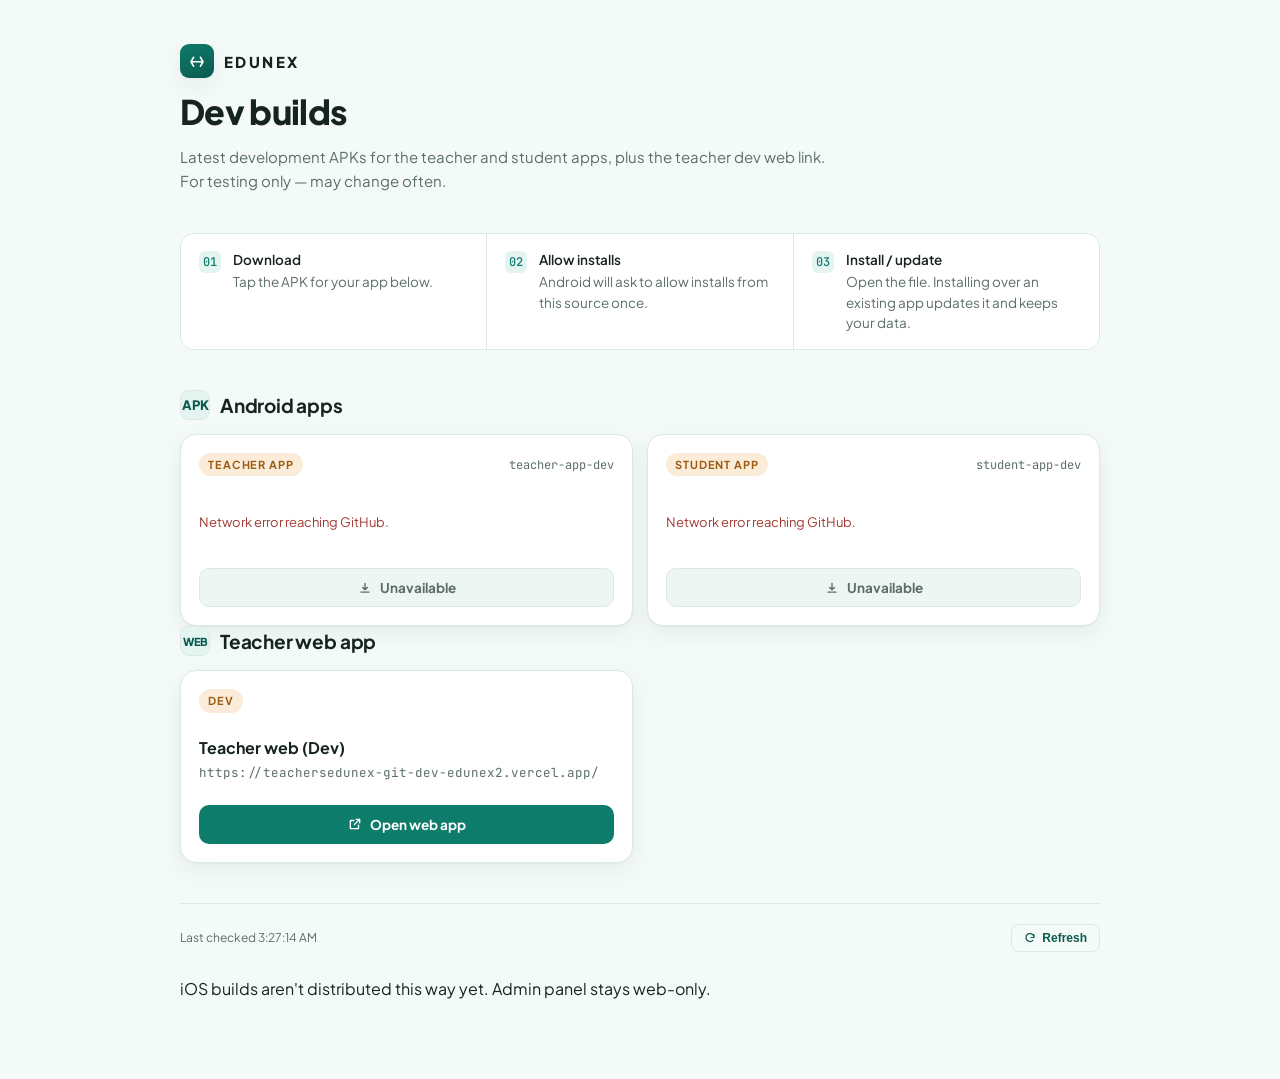
==== dev_hub_7k3q/index.html @ cfac3b04 "Use readable paths: eg_edunex for prod, dev_hub_7k3q for dev Co-Authored-By: Claude Sonnet 5.5 <nore" ====
<!doctype html>
<html lang="en">
<head>
<meta charset="utf-8">
<meta name="robots" content="noindex,nofollow">
<meta name="viewport" content="width=device-width,initial-scale=1">
<title>EDUNEX Dev Builds</title>
<link rel="preconnect" href="https://fonts.gstatic.com" crossorigin>
<link rel="stylesheet" href="https://fonts.googleapis.com/css2?family=Plus+Jakarta+Sans:wght@400;500;600;700;800&family=JetBrains+Mono:wght@400;500&display=swap">
<link rel="stylesheet" href="../style.css">
</head>
<body data-env="dev">
<div class="wrap">
  <div class="head">
    <div class="brand">
      <div class="brand-mark"><svg viewBox="0 0 24 24" fill="none"><path d="M4 13h16M4 13l3.5-6M4 13l3.5 6M20 13l-3.5-6M20 13l-3.5 6" stroke="#fff" stroke-width="2" stroke-linecap="round" stroke-linejoin="round"/></svg></div>
      <span class="brand-name">EDUNEX</span>
    </div>
    <h1>Dev builds</h1>
    <p class="lede">Latest development APKs for the teacher and student apps, plus the teacher dev web link. For testing only — may change often.</p>
  </div>

  <div class="steps">
    <div class="step"><span class="step-no">01</span><div><p><strong>Download</strong>Tap the APK for your app below.</p></div></div>
    <div class="step"><span class="step-no">02</span><div><p><strong>Allow installs</strong>Android will ask to allow installs from this source once.</p></div></div>
    <div class="step"><span class="step-no">03</span><div><p><strong>Install / update</strong>Open the file. Installing over an existing app updates it and keeps your data.</p></div></div>
  </div>

  <div id="app-sections"></div>

  <footer>
    <div class="footer-row">
      <p id="last-checked">Checking GitHub…</p>
      <button class="refresh-btn" id="refresh-btn" type="button">
        <svg viewBox="0 0 24 24" fill="none" stroke="currentColor" stroke-width="2.4" stroke-linecap="round"><path d="M20 11a8 8 0 1 0-2.2 5.6M20 5v6h-6"/></svg>
        Refresh
      </button>
    </div>
    <p>iOS builds aren't distributed this way yet. Admin panel stays web-only.</p>
  </footer>
</div>
<script src="../app.js"></script>
</body>
</html>
---- style.css ----
:root{
    --bg:#F4FAF8;
    --surface:#FFFFFF;
    --surface-2:#EDF6F3;
    --border:#DCE8E4;
    --text:#16241F;
    --text-muted:#5B6E67;
    --accent:#0E7C6B;
    --accent-strong:#0A5A4E;
    --accent-soft:#E4F5F1;
    --warn:#9A5B12;
    --warn-soft:#FBEBD9;
    --danger:#A23B33;
    --danger-soft:#FBEAE8;
    --shadow:0 1px 2px rgba(15,26,23,.04), 0 8px 24px rgba(15,26,23,.06);
  }
  @media (prefers-color-scheme: dark){
    :root:not([data-theme="light"]){
      color-scheme:dark;
      --bg:#0F1A17;
      --surface:#16241F;
      --surface-2:#1B2C26;
      --border:#28382F;
      --text:#F2FBF8;
      --text-muted:#93B2A8;
      --accent:#1FB89B;
      --accent-strong:#7FE3CF;
      --accent-soft:rgba(31,184,155,.14);
      --warn:#FFB43D;
      --warn-soft:rgba(255,180,61,.14);
      --danger:#FF8A80;
      --danger-soft:rgba(255,138,128,.14);
      --shadow:0 1px 2px rgba(0,0,0,.3), 0 8px 24px rgba(0,0,0,.35);
    }
  }
  :root[data-theme="dark"]{
    color-scheme:dark;
    --bg:#0F1A17;
    --surface:#16241F;
    --surface-2:#1B2C26;
    --border:#28382F;
    --text:#F2FBF8;
    --text-muted:#93B2A8;
    --accent:#1FB89B;
    --accent-strong:#7FE3CF;
    --accent-soft:rgba(31,184,155,.14);
    --warn:#FFB43D;
    --warn-soft:rgba(255,180,61,.14);
    --danger:#FF8A80;
    --danger-soft:rgba(255,138,128,.14);
    --shadow:0 1px 2px rgba(0,0,0,.3), 0 8px 24px rgba(0,0,0,.35);
  }

  *{box-sizing:border-box}
  body{
    background:var(--bg);
    color:var(--text);
    font-family:'Plus Jakarta Sans',system-ui,-apple-system,sans-serif;
    padding-inline:20px;
    padding-block:36px 56px;
  }
  .mono{font-family:'JetBrains Mono',ui-monospace,Menlo,monospace}
  a{color:inherit}
  .wrap{max-width:920px;margin-inline:auto;display:flex;flex-direction:column;gap:40px}

  /* header */
  .head{display:flex;flex-direction:column;gap:14px}
  .brand{display:flex;align-items:center;gap:10px}
  .brand-mark{
    width:34px;height:34px;border-radius:9px;flex:none;
    background:linear-gradient(155deg,var(--accent) 0%,var(--accent-strong) 100%);
    display:flex;align-items:center;justify-content:center;
    box-shadow:var(--shadow);
  }
  .brand-mark svg{width:18px;height:18px}
  .brand-name{font-weight:800;font-size:15px;letter-spacing:.16em;text-transform:uppercase;color:var(--text)}
  h1{font-size:clamp(26px,4vw,34px);line-height:1.15;letter-spacing:-.02em;margin:0;text-wrap:balance;font-weight:800}
  .lede{color:var(--text-muted);font-size:15px;line-height:1.6;max-width:60ch;margin:0}
  .source-line{font-size:12.5px;color:var(--text-muted);display:flex;gap:6px;align-items:center;flex-wrap:wrap}
  .source-line a{text-decoration:underline;text-underline-offset:2px}

  /* how-to strip */
  .steps{
    display:grid;grid-template-columns:repeat(3,1fr);gap:1px;
    background:var(--border);border:1px solid var(--border);border-radius:14px;overflow:hidden;
  }
  .step{background:var(--surface);padding:16px 18px;display:flex;gap:12px;align-items:flex-start}
  .step-no{
    font-family:'JetBrains Mono',monospace;font-size:12px;font-weight:500;color:var(--accent);
    background:var(--accent-soft);border-radius:6px;width:22px;height:22px;flex:none;
    display:flex;align-items:center;justify-content:center;margin-top:1px;
  }
  .step p{margin:0;font-size:13.5px;line-height:1.5;color:var(--text-muted)}
  .step strong{color:var(--text);font-weight:600;display:block;font-size:13.5px;margin-bottom:2px}

  /* app sections */
  .app-section{display:flex;flex-direction:column;gap:14px}
  .app-heading{display:flex;align-items:center;gap:10px}
  .app-badge{
    width:30px;height:30px;border-radius:9px;flex:none;
    display:flex;align-items:center;justify-content:center;
    font-weight:800;font-size:13px;color:var(--accent-strong);
    background:var(--accent-soft);border:1px solid var(--border);
  }
  .app-heading h2{font-size:19px;margin:0;font-weight:700;letter-spacing:-.01em}
  .app-heading span{font-size:12.5px;color:var(--text-muted)}

  .card-grid{display:grid;grid-template-columns:1fr 1fr;gap:14px}
  @media (max-width:640px){ .card-grid{grid-template-columns:1fr} .steps{grid-template-columns:1fr} }

  .card{
    background:var(--surface);border:1px solid var(--border);border-radius:16px;
    padding:18px;display:flex;flex-direction:column;gap:14px;box-shadow:var(--shadow);
    min-height:190px;
  }
  .card-top{display:flex;align-items:center;justify-content:space-between;gap:8px}
  .pill{
    font-size:11px;font-weight:700;letter-spacing:.08em;text-transform:uppercase;
    padding:4px 9px;border-radius:999px;line-height:1.4;
  }
  .pill-dev{background:var(--warn-soft);color:var(--warn)}
  .pill-prod{background:var(--accent-soft);color:var(--accent-strong)}
  .card-meta{font-size:12px;color:var(--text-muted)}

  .card-body{flex:1;display:flex;flex-direction:column;justify-content:center;gap:6px;min-height:64px}
  .build-version{font-size:16px;font-weight:700}
  .build-sub{font-size:12.5px;color:var(--text-muted);display:flex;flex-wrap:wrap;gap:6px;align-items:center}
  .sha{
    font-family:'JetBrains Mono',monospace;font-size:11.5px;background:var(--surface-2);
    padding:1px 6px;border-radius:5px;text-decoration:none;border:1px solid var(--border);
  }
  .sha:hover{border-color:var(--accent)}

  .empty-state, .error-state{font-size:13px;color:var(--text-muted);line-height:1.5}
  .error-state{color:var(--danger)}
  .skeleton{display:flex;flex-direction:column;gap:8px}
  .skel-line{height:11px;border-radius:5px;background:var(--surface-2);animation:pulse 1.6s ease-in-out infinite}
  .skel-line.w60{width:60%}
  .skel-line.w40{width:40%}
  @keyframes pulse{0%,100%{opacity:.5}50%{opacity:1}}
  @media (prefers-reduced-motion:reduce){ .skel-line{animation:none;opacity:.7} }

  .btn{
    display:flex;align-items:center;justify-content:center;gap:8px;
    padding:10px 14px;border-radius:10px;font-size:13.5px;font-weight:700;
    text-decoration:none;border:1px solid transparent;
  }
  .btn-primary{background:var(--accent);color:#fff}
  .btn-primary:hover{background:var(--accent-strong)}
  .btn-disabled{background:var(--surface-2);color:var(--text-muted);border-color:var(--border);pointer-events:none}
  .btn svg{width:14px;height:14px;flex:none}

  /* footer */
  footer{display:flex;flex-direction:column;gap:10px;border-top:1px solid var(--border);padding-top:20px}
  .footer-row{display:flex;justify-content:space-between;align-items:center;gap:12px;flex-wrap:wrap}
  .footer-row p{margin:0;font-size:12px;color:var(--text-muted)}
  .refresh-btn{
    font-size:12px;font-weight:600;color:var(--accent-strong);background:none;border:1px solid var(--border);
    padding:6px 12px;border-radius:8px;cursor:pointer;display:flex;align-items:center;gap:6px;
  }
  .refresh-btn:hover{border-color:var(--accent)}
  .refresh-btn svg{width:12px;height:12px}
  .refresh-btn.spinning svg{animation:spin .8s linear infinite}
  @keyframes spin{to{transform:rotate(360deg)}}
  @media (prefers-reduced-motion:reduce){ .refresh-btn.spinning svg{animation:none} }

/* env pages */
.env-banner{display:flex;align-items:center;gap:10px;flex-wrap:wrap}
.card-grid.three{grid-template-columns:repeat(3,1fr)}
@media (max-width:760px){ .card-grid.three{grid-template-columns:1fr} }
.app-badge.web{font-size:11px}
.btn-secondary{background:var(--surface-2);color:var(--text);border-color:var(--border)}
.btn-secondary:hover{border-color:var(--accent)}
.web-url{font-size:12.5px;word-break:break-all;color:var(--text-muted)}
.notice{background:var(--warn-soft);color:var(--warn);border-radius:12px;padding:12px 16px;font-size:13px;line-height:1.5}
.choose{display:grid;grid-template-columns:1fr 1fr;gap:14px}
@media (max-width:640px){ .choose{grid-template-columns:1fr} }
.choose .card{text-decoration:none;min-height:150px;justify-content:space-between}
.choose h2{margin:0;font-size:20px}
.choose p{margin:0;font-size:13.5px;color:var(--text-muted);line-height:1.5}
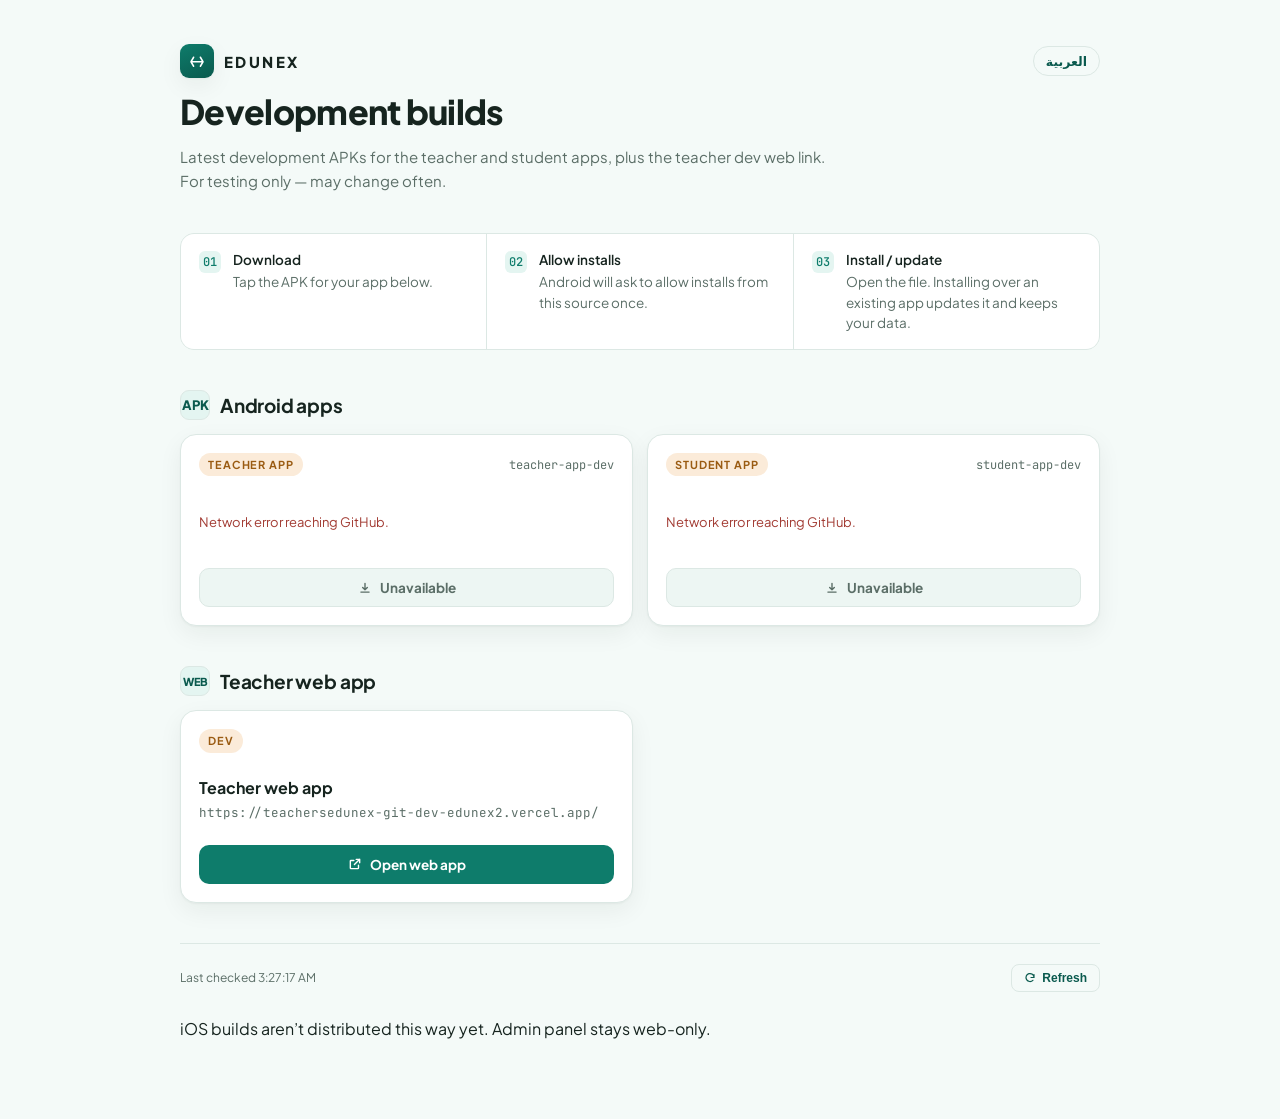
==== commit 32a2db72: "Add English/Arabic language support with RTL and a language toggle Co-Authored-By: Claude Sonnet 5.5" ====
--- a/dev_hub_7k3q/index.html
+++ b/dev_hub_7k3q/index.html
@@ -6,7 +6,7 @@
 <meta name="viewport" content="width=device-width,initial-scale=1">
 <title>EDUNEX Dev Builds</title>
 <link rel="preconnect" href="https://fonts.gstatic.com" crossorigin>
-<link rel="stylesheet" href="https://fonts.googleapis.com/css2?family=Plus+Jakarta+Sans:wght@400;500;600;700;800&family=JetBrains+Mono:wght@400;500&display=swap">
+<link rel="stylesheet" href="https://fonts.googleapis.com/css2?family=Plus+Jakarta+Sans:wght@400;500;600;700;800&family=Cairo:wght@400;500;600;700;800&family=JetBrains+Mono:wght@400;500&display=swap">
 <link rel="stylesheet" href="../style.css">
 </head>
 <body data-env="dev">
@@ -15,28 +15,27 @@
     <div class="brand">
       <div class="brand-mark"><svg viewBox="0 0 24 24" fill="none"><path d="M4 13h16M4 13l3.5-6M4 13l3.5 6M20 13l-3.5-6M20 13l-3.5 6" stroke="#fff" stroke-width="2" stroke-linecap="round" stroke-linejoin="round"/></svg></div>
       <span class="brand-name">EDUNEX</span>
+      <button class="lang-btn" id="lang-btn" type="button" aria-label="Language / اللغة">العربية</button>
     </div>
-    <h1>Dev builds</h1>
-    <p class="lede">Latest development APKs for the teacher and student apps, plus the teacher dev web link. For testing only — may change often.</p>
+    <h1 id="page-h1"></h1>
+    <p class="lede" id="page-lede"></p>
   </div>
 
   <div class="steps">
-    <div class="step"><span class="step-no">01</span><div><p><strong>Download</strong>Tap the APK for your app below.</p></div></div>
-    <div class="step"><span class="step-no">02</span><div><p><strong>Allow installs</strong>Android will ask to allow installs from this source once.</p></div></div>
-    <div class="step"><span class="step-no">03</span><div><p><strong>Install / update</strong>Open the file. Installing over an existing app updates it and keeps your data.</p></div></div>
+    <div class="step"><span class="step-no">01</span><div><p><strong data-i18n="s1t"></strong><span data-i18n="s1d"></span></p></div></div>
+    <div class="step"><span class="step-no">02</span><div><p><strong data-i18n="s2t"></strong><span data-i18n="s2d"></span></p></div></div>
+    <div class="step"><span class="step-no">03</span><div><p><strong data-i18n="s3t"></strong><span data-i18n="s3d"></span></p></div></div>
   </div>
 
   <div id="app-sections"></div>
 
   <footer>
     <div class="footer-row">
-      <p id="last-checked">Checking GitHub…</p>
+      <p id="last-checked"></p>
       <button class="refresh-btn" id="refresh-btn" type="button">
-        <svg viewBox="0 0 24 24" fill="none" stroke="currentColor" stroke-width="2.4" stroke-linecap="round"><path d="M20 11a8 8 0 1 0-2.2 5.6M20 5v6h-6"/></svg>
-        Refresh
-      </button>
+        <svg viewBox="0 0 24 24" fill="none" stroke="currentColor" stroke-width="2.4" stroke-linecap="round"><path d="M20 11a8 8 0 1 0-2.2 5.6M20 5v6h-6"/></svg> <span data-i18n="refresh"></span></button>
     </div>
-    <p>iOS builds aren't distributed this way yet. Admin panel stays web-only.</p>
+    <p data-i18n="footer"></p>
   </footer>
 </div>
 <script src="../app.js"></script>
--- a/style.css
+++ b/style.css
@@ -178,3 +178,11 @@
 .choose .card{text-decoration:none;min-height:150px;justify-content:space-between}
 .choose h2{margin:0;font-size:20px}
 .choose p{margin:0;font-size:13.5px;color:var(--text-muted);line-height:1.5}
+
+/* language toggle + RTL */
+.lang-btn{margin-inline-start:auto;font:inherit;font-size:12.5px;font-weight:700;color:var(--accent-strong);background:none;border:1px solid var(--border);padding:6px 12px;border-radius:999px;cursor:pointer}
+.lang-btn:hover{border-color:var(--accent)}
+:root[lang="ar"] body{font-family:'Cairo','Plus Jakarta Sans',system-ui,sans-serif}
+:root[lang="ar"] .brand-name,:root[lang="ar"] .pill{letter-spacing:0}
+.refresh-btn svg{flex:none}
+#app-sections{display:flex;flex-direction:column;gap:40px}
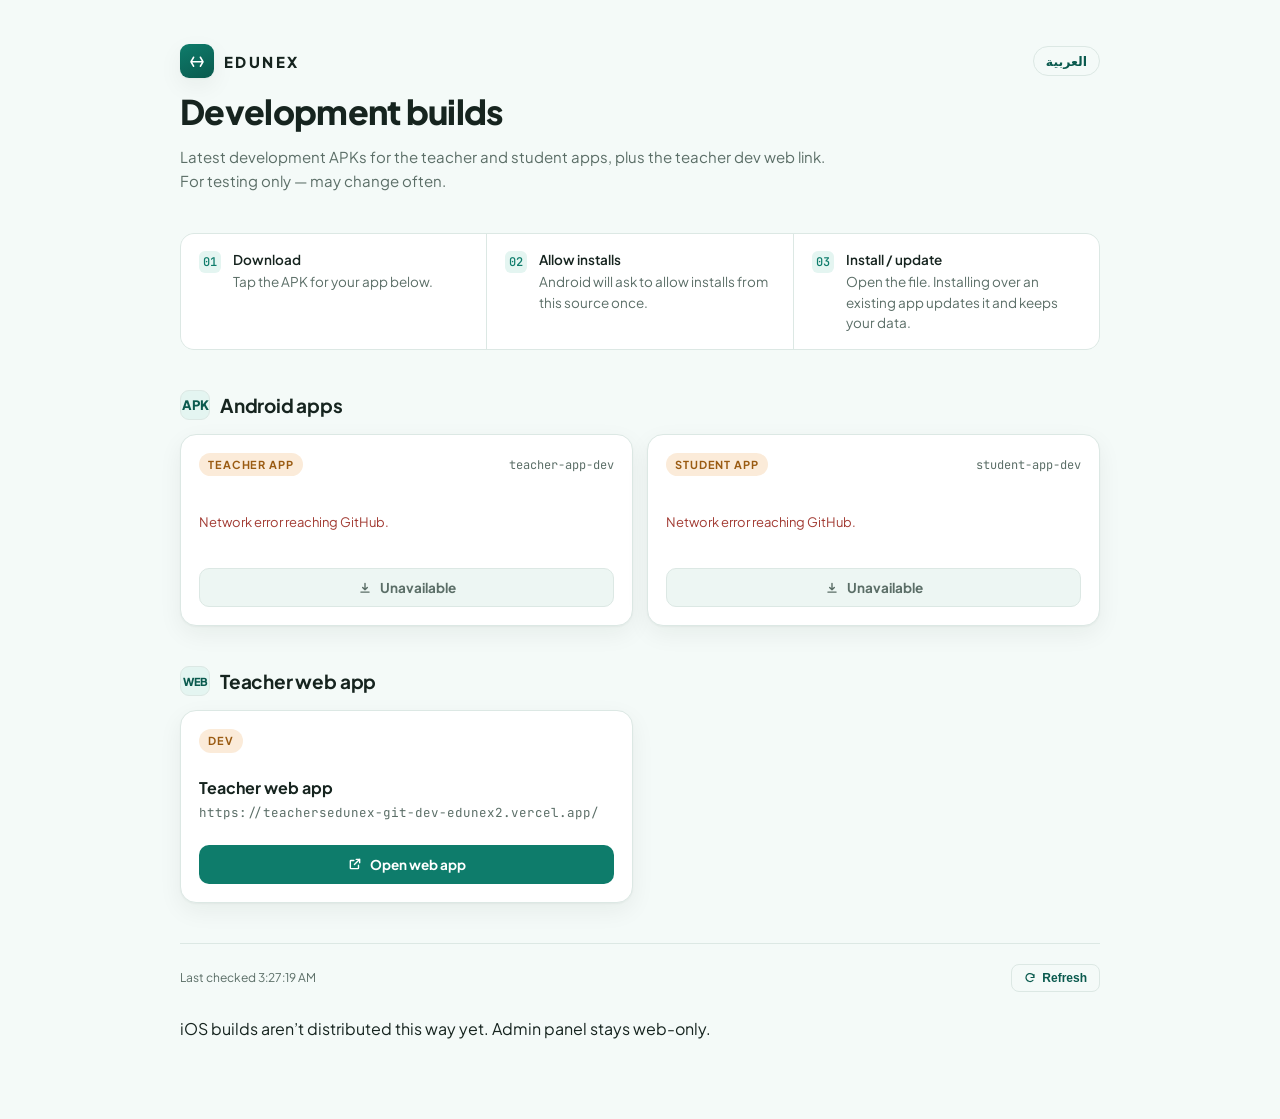
==== commit 554bf4df: "Add favicon and app icons from the EDUNEX logo Co-Authored-By: Claude Sonnet 5.5 <noreply@anthropic." ====
--- a/dev_hub_7k3q/index.html
+++ b/dev_hub_7k3q/index.html
@@ -5,6 +5,10 @@
 <meta name="robots" content="noindex,nofollow">
 <meta name="viewport" content="width=device-width,initial-scale=1">
 <title>EDUNEX Dev Builds</title>
+<link rel="icon" href="../favicon.ico" sizes="any">
+<link rel="icon" type="image/png" sizes="32x32" href="../favicon-32.png">
+<link rel="icon" type="image/png" sizes="192x192" href="../icon-192.png">
+<link rel="apple-touch-icon" href="../apple-touch-icon.png">
 <link rel="preconnect" href="https://fonts.gstatic.com" crossorigin>
 <link rel="stylesheet" href="https://fonts.googleapis.com/css2?family=Plus+Jakarta+Sans:wght@400;500;600;700;800&family=Cairo:wght@400;500;600;700;800&family=JetBrains+Mono:wght@400;500&display=swap">
 <link rel="stylesheet" href="../style.css">
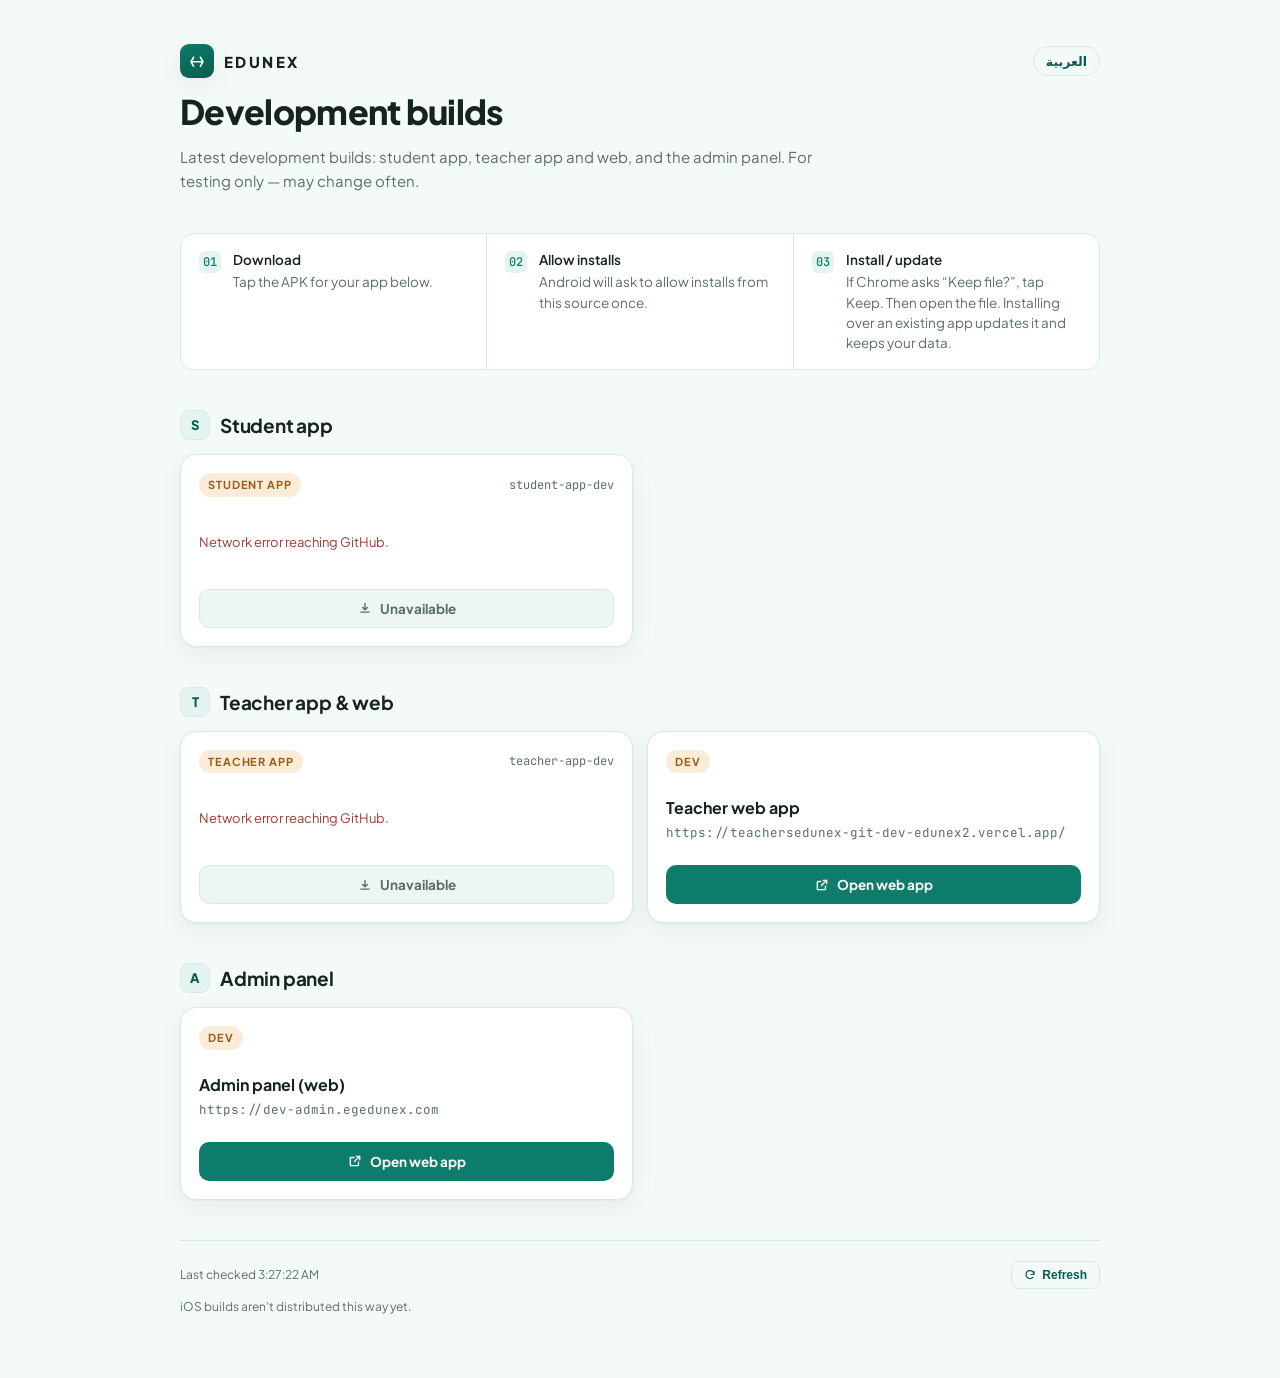
==== commit ac455262: "Split store into student, teacher, admin (prod) and dev pages with screenshot galleries - New pages:" ====
--- a/dev_hub_7k3q/index.html
+++ b/dev_hub_7k3q/index.html
@@ -4,7 +4,7 @@
 <meta charset="utf-8">
 <meta name="robots" content="noindex,nofollow">
 <meta name="viewport" content="width=device-width,initial-scale=1">
-<title>EDUNEX Dev Builds</title>
+<title>EDUNEX Stores</title>
 <link rel="icon" href="../favicon.ico" sizes="any">
 <link rel="icon" type="image/png" sizes="32x32" href="../favicon-32.png">
 <link rel="icon" type="image/png" sizes="192x192" href="../icon-192.png">
@@ -12,8 +12,9 @@
 <link rel="preconnect" href="https://fonts.gstatic.com" crossorigin>
 <link rel="stylesheet" href="https://fonts.googleapis.com/css2?family=Plus+Jakarta+Sans:wght@400;500;600;700;800&family=Cairo:wght@400;500;600;700;800&family=JetBrains+Mono:wght@400;500&display=swap">
 <link rel="stylesheet" href="../style.css">
+<link rel="stylesheet" href="../gallery.css">
 </head>
-<body data-env="dev">
+<body data-page="dev">
 <div class="wrap">
   <div class="head">
     <div class="brand">
@@ -24,24 +25,15 @@
     <h1 id="page-h1"></h1>
     <p class="lede" id="page-lede"></p>
   </div>
-
-  <div class="steps">
-    <div class="step"><span class="step-no">01</span><div><p><strong data-i18n="s1t"></strong><span data-i18n="s1d"></span></p></div></div>
-    <div class="step"><span class="step-no">02</span><div><p><strong data-i18n="s2t"></strong><span data-i18n="s2d"></span></p></div></div>
-    <div class="step"><span class="step-no">03</span><div><p><strong data-i18n="s3t"></strong><span data-i18n="s3d"></span></p></div></div>
-  </div>
-
   <div id="app-sections"></div>
-
-  <footer>
-    <div class="footer-row">
-      <p id="last-checked"></p>
-      <button class="refresh-btn" id="refresh-btn" type="button">
-        <svg viewBox="0 0 24 24" fill="none" stroke="currentColor" stroke-width="2.4" stroke-linecap="round"><path d="M20 11a8 8 0 1 0-2.2 5.6M20 5v6h-6"/></svg> <span data-i18n="refresh"></span></button>
-    </div>
-    <p data-i18n="footer"></p>
-  </footer>
+  <footer id="page-footer"></footer>
 </div>
-<script src="../app.js"></script>
+<script src="../js/strings.js"></script>
+<script src="../js/core.js"></script>
+<script src="../js/apk-card.js"></script>
+<script src="../js/web-card.js"></script>
+<script src="../js/gallery.js"></script>
+<script src="../js/pages.js"></script>
+<script src="../js/page.js"></script>
 </body>
 </html>
--- a/style.css
+++ b/style.css
@@ -13,44 +13,8 @@
     --danger:#A23B33;
     --danger-soft:#FBEAE8;
     --shadow:0 1px 2px rgba(15,26,23,.04), 0 8px 24px rgba(15,26,23,.06);
+    color-scheme:light;
   }
-  @media (prefers-color-scheme: dark){
-    :root:not([data-theme="light"]){
-      color-scheme:dark;
-      --bg:#0F1A17;
-      --surface:#16241F;
-      --surface-2:#1B2C26;
-      --border:#28382F;
-      --text:#F2FBF8;
-      --text-muted:#93B2A8;
-      --accent:#1FB89B;
-      --accent-strong:#7FE3CF;
-      --accent-soft:rgba(31,184,155,.14);
-      --warn:#FFB43D;
-      --warn-soft:rgba(255,180,61,.14);
-      --danger:#FF8A80;
-      --danger-soft:rgba(255,138,128,.14);
-      --shadow:0 1px 2px rgba(0,0,0,.3), 0 8px 24px rgba(0,0,0,.35);
-    }
-  }
-  :root[data-theme="dark"]{
-    color-scheme:dark;
-    --bg:#0F1A17;
-    --surface:#16241F;
-    --surface-2:#1B2C26;
-    --border:#28382F;
-    --text:#F2FBF8;
-    --text-muted:#93B2A8;
-    --accent:#1FB89B;
-    --accent-strong:#7FE3CF;
-    --accent-soft:rgba(31,184,155,.14);
-    --warn:#FFB43D;
-    --warn-soft:rgba(255,180,61,.14);
-    --danger:#FF8A80;
-    --danger-soft:rgba(255,138,128,.14);
-    --shadow:0 1px 2px rgba(0,0,0,.3), 0 8px 24px rgba(0,0,0,.35);
-  }
-
   *{box-sizing:border-box}
   body{
     background:var(--bg);
@@ -184,5 +148,5 @@
 .lang-btn:hover{border-color:var(--accent)}
 :root[lang="ar"] body{font-family:'Cairo','Plus Jakarta Sans',system-ui,sans-serif}
 :root[lang="ar"] .brand-name,:root[lang="ar"] .pill{letter-spacing:0}
-.refresh-btn svg{flex:none}
-#app-sections{display:flex;flex-direction:column;gap:40px}
+
+
--- a/gallery.css
+++ b/gallery.css
@@ -0,0 +1,21 @@
+/* link cards (prod chooser) */
+a.card{text-decoration:none;color:inherit;justify-content:space-between}
+a.card:hover{border-color:var(--accent)}
+a.card h2{margin:0 0 6px;font-size:18px}
+a.card p{margin:0;font-size:13.5px;color:var(--text-muted);line-height:1.5}
+a.card .btn{pointer-events:none}
+
+/* screenshots */
+.shots{display:flex;flex-direction:column;gap:12px}
+.shots-title{margin:0;font-size:14px;font-weight:700;color:var(--text-muted)}
+.shots-strip{display:flex;gap:14px;overflow-x:auto;padding-block:4px 10px;scroll-snap-type:x proximity}
+.shot{
+  flex:none;scroll-snap-align:start;display:block;background:var(--surface);
+  border:1px solid var(--border);border-radius:16px;overflow:hidden;box-shadow:var(--shadow);
+}
+.shot:hover{border-color:var(--accent)}
+.shot img{display:block;height:100%;width:100%;object-fit:cover}
+.shots-strip.tall .shot{width:170px;aspect-ratio:9/19.5}
+.shots-strip.wide .shot{width:min(420px,80vw);aspect-ratio:16/10}
+footer>p{margin:0;font-size:12px;color:var(--text-muted)}
+#app-sections{display:flex;flex-direction:column;gap:40px}
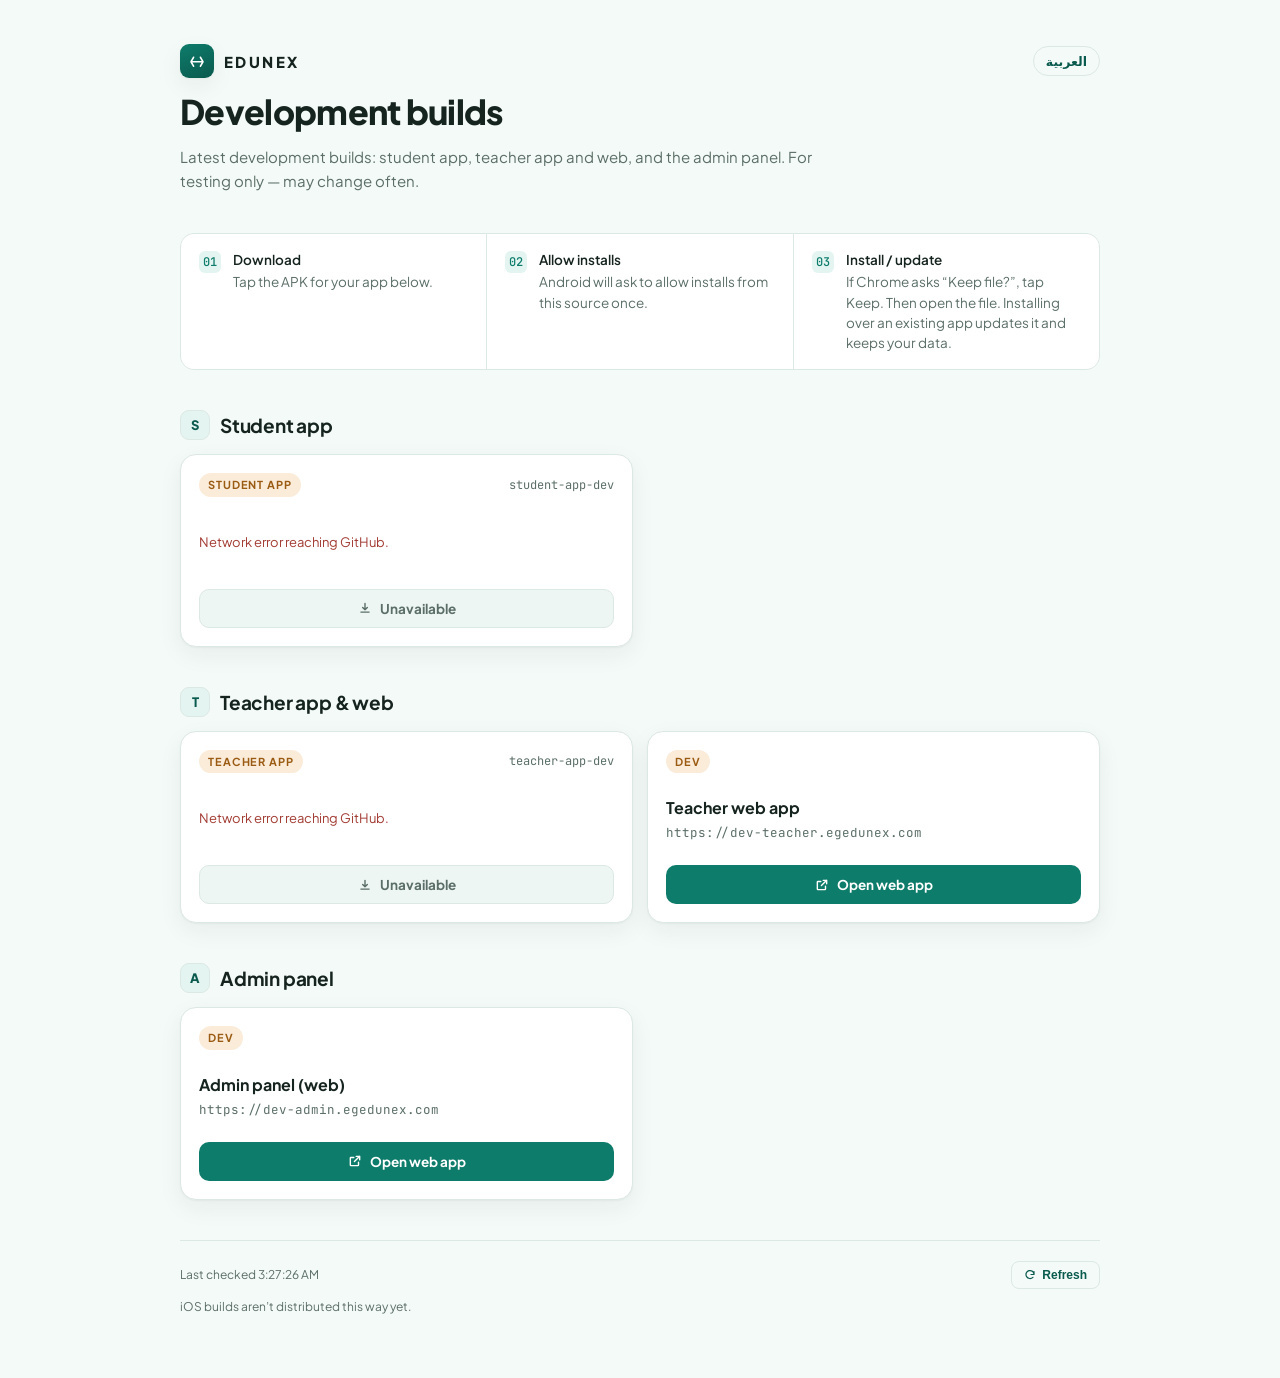
==== commit 71ef524b: "Make the screenshot popup robust: fallback without <dialog>, cache-bust assets Co-Authored-By: Claud" ====
--- a/dev_hub_7k3q/index.html
+++ b/dev_hub_7k3q/index.html
@@ -11,8 +11,8 @@
 <link rel="apple-touch-icon" href="../apple-touch-icon.png">
 <link rel="preconnect" href="https://fonts.gstatic.com" crossorigin>
 <link rel="stylesheet" href="https://fonts.googleapis.com/css2?family=Plus+Jakarta+Sans:wght@400;500;600;700;800&family=Cairo:wght@400;500;600;700;800&family=JetBrains+Mono:wght@400;500&display=swap">
-<link rel="stylesheet" href="../style.css">
-<link rel="stylesheet" href="../gallery.css">
+<link rel="stylesheet" href="../style.css?v=2">
+<link rel="stylesheet" href="../gallery.css?v=2">
 </head>
 <body data-page="dev">
 <div class="wrap">
@@ -28,12 +28,12 @@
   <div id="app-sections"></div>
   <footer id="page-footer"></footer>
 </div>
-<script src="../js/strings.js"></script>
-<script src="../js/core.js"></script>
-<script src="../js/apk-card.js"></script>
-<script src="../js/web-card.js"></script>
-<script src="../js/gallery.js"></script>
-<script src="../js/pages.js"></script>
-<script src="../js/page.js"></script>
+<script src="../js/strings.js?v=2"></script>
+<script src="../js/core.js?v=2"></script>
+<script src="../js/apk-card.js?v=2"></script>
+<script src="../js/web-card.js?v=2"></script>
+<script src="../js/gallery.js?v=2"></script>
+<script src="../js/pages.js?v=2"></script>
+<script src="../js/page.js?v=2"></script>
 </body>
 </html>
--- a/gallery.css
+++ b/gallery.css
@@ -16,6 +16,29 @@
 .shot:hover{border-color:var(--accent)}
 .shot img{display:block;height:100%;width:100%;object-fit:cover}
 .shots-strip.tall .shot{width:170px;aspect-ratio:9/19.5}
-.shots-strip.wide .shot{width:min(420px,80vw);aspect-ratio:16/10}
+.shots-strip.wide .shot{width:min(420px,80vw);aspect-ratio:4/3}
 footer>p{margin:0;font-size:12px;color:var(--text-muted)}
 #app-sections{display:flex;flex-direction:column;gap:40px}
+
+/* lightbox (native <dialog>; the scrim reuses the theme text color) */
+.shot{padding:0;cursor:zoom-in;font:inherit}
+.lightbox{
+  border:0;padding:0;background:transparent;color:#fff;max-width:100vw;max-height:100vh;
+  width:100vw;height:100dvh;
+}
+.lightbox:not([open]){display:none}
+.lightbox[open]{position:fixed;inset:0;z-index:1000;background:rgba(22,36,31,.88);display:flex;flex-direction:column;align-items:center;justify-content:center;gap:12px}
+.lightbox::backdrop{background:rgba(22,36,31,.88)}
+.lb-stage{display:flex;align-items:center;justify-content:center;gap:12px;width:100%;padding-inline:12px;min-height:0}
+.lb-img{max-width:min(92vw,1100px);max-height:80dvh;object-fit:contain;border-radius:12px;background:var(--surface);touch-action:pan-y;user-select:none}
+.lb-btn{
+  flex:none;width:44px;height:44px;border-radius:50%;border:1px solid rgba(255,255,255,.35);
+  background:rgba(255,255,255,.16);color:#fff;cursor:pointer;display:flex;align-items:center;justify-content:center;
+}
+.lb-btn:hover,.lb-btn:focus-visible{background:rgba(255,255,255,.3)}
+.lb-btn svg{width:22px;height:22px}
+.lb-close{position:absolute;inset-block-start:16px;inset-inline-end:16px}
+[dir="rtl"] .lb-chevron{transform:scaleX(-1)}
+.lightbox[data-single="true"] .lb-prev,.lightbox[data-single="true"] .lb-next{visibility:hidden}
+.lb-counter{margin:0;font-size:13px;font-weight:600;letter-spacing:.04em}
+@media (max-width:640px){ .lb-stage{gap:6px;padding-inline:6px} .lb-btn{width:38px;height:38px} }
